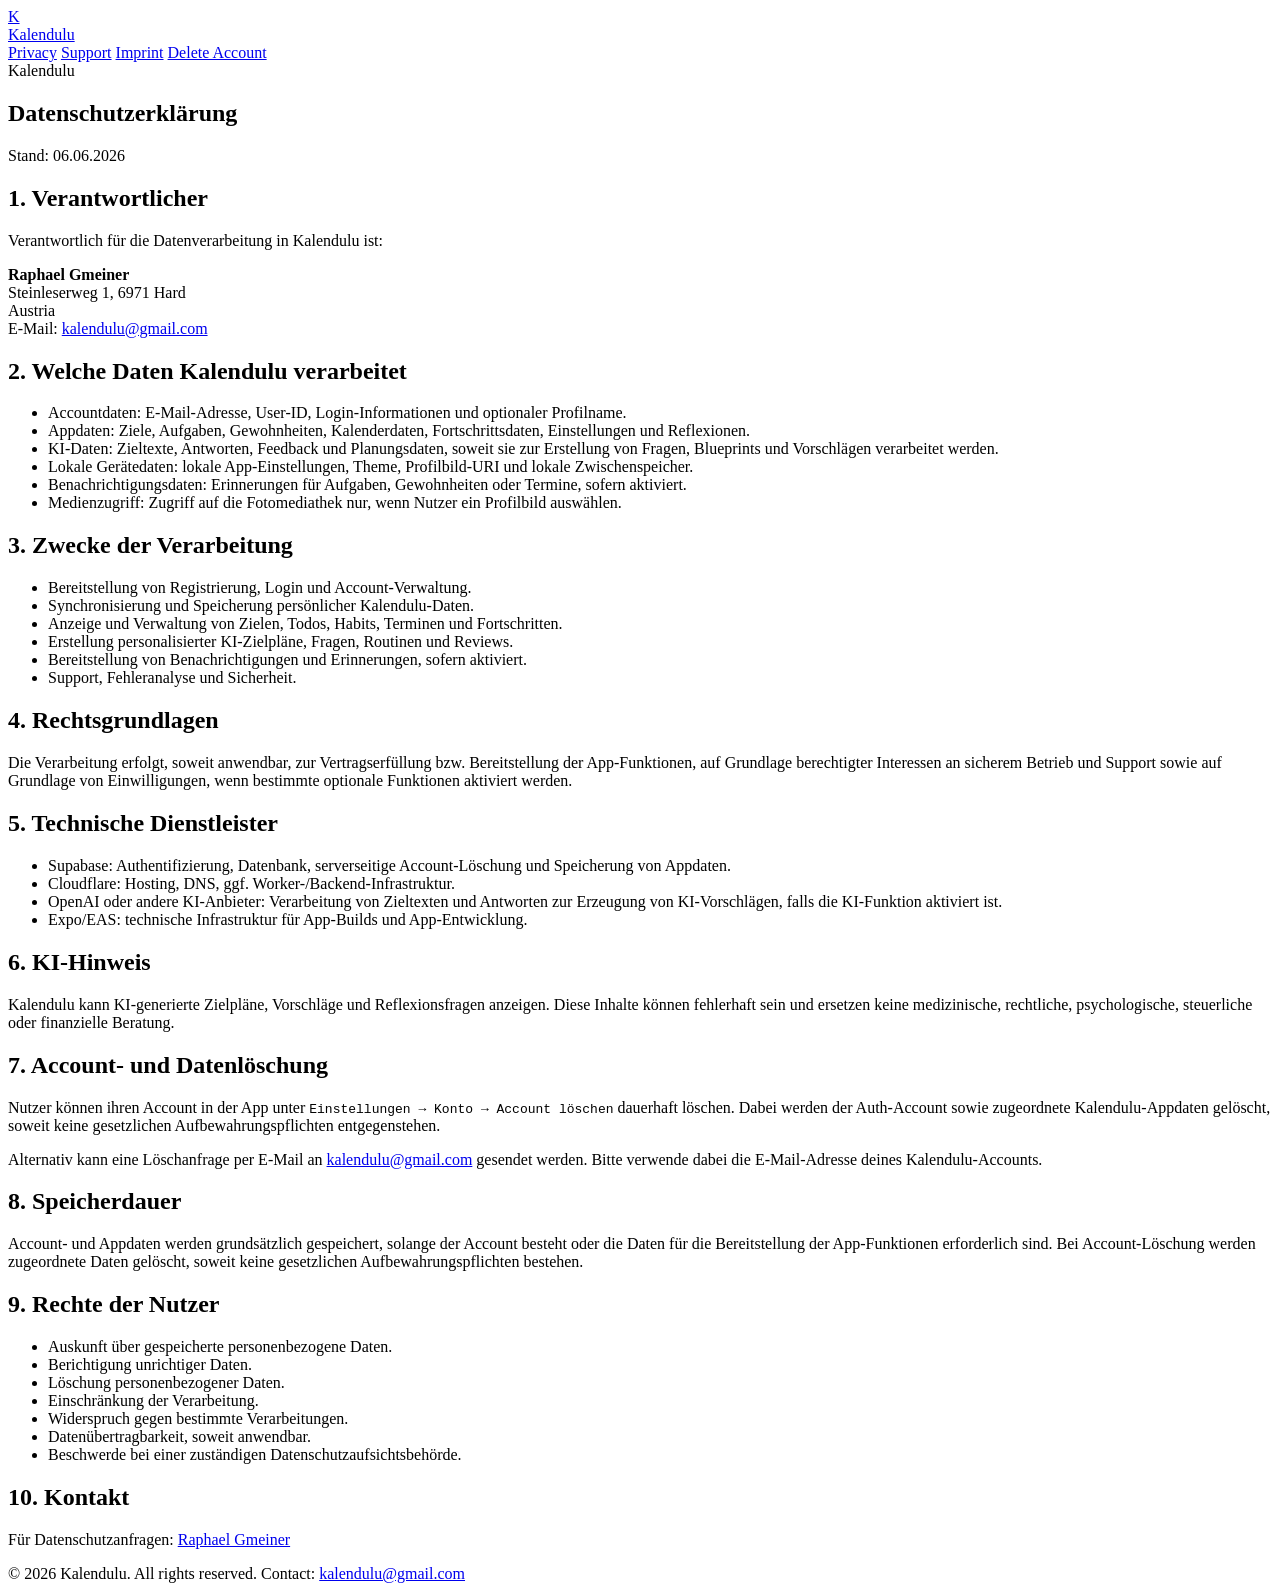
==== public/privacy/index.html @ 3440537e "1" ====
<!doctype html>
<html lang="de">
<head>
  <meta charset="utf-8">
  <meta name="viewport" content="width=device-width, initial-scale=1">
  <title>Kalendulu – Datenschutzerklärung</title>
  <meta name="description" content="Datenschutzerklärung für Kalendulu.">
  <meta name="robots" content="index,follow">
  <link rel="stylesheet" href="/assets/styles.css">
</head>
<body>
  <div class="site-shell">
    
      <div class="nav">
        <div class="nav-inner">
          <a class="brand" href="/">
            <div class="brand-mark"><span>K</span></div>
            <span>Kalendulu</span>
          </a>
          <div class="nav-links">
            <a href="/privacy/">Privacy</a>
            <a href="/support/">Support</a>
            <a href="/imprint/">Imprint</a>
            <a href="/delete-account/">Delete Account</a>
          </div>
        </div>
      </div>
    
    <main class="main">
      
<section class="page">
  <div class="eyebrow">Kalendulu</div>
  <h1>Datenschutzerklärung</h1>
  <p class="legal-meta">Stand: 06.06.2026</p>

  <section class="legal-section">
    <h2>1. Verantwortlicher</h2>
    <p>Verantwortlich für die Datenverarbeitung in Kalendulu ist:</p>
    <p>
      <strong>Raphael Gmeiner</strong><br>
      Steinleserweg 1, 6971 Hard<br>
      Austria<br>
      E-Mail: <a href="mailto:REPLACE_SUPPORT_EMAIL">kalendulu@gmail.com</a>
    </p>
  </section>

  <section class="legal-section">
    <h2>2. Welche Daten Kalendulu verarbeitet</h2>
    <ul>
      <li>Accountdaten: E-Mail-Adresse, User-ID, Login-Informationen und optionaler Profilname.</li>
      <li>Appdaten: Ziele, Aufgaben, Gewohnheiten, Kalenderdaten, Fortschrittsdaten, Einstellungen und Reflexionen.</li>
      <li>KI-Daten: Zieltexte, Antworten, Feedback und Planungsdaten, soweit sie zur Erstellung von Fragen, Blueprints und Vorschlägen verarbeitet werden.</li>
      <li>Lokale Gerätedaten: lokale App-Einstellungen, Theme, Profilbild-URI und lokale Zwischenspeicher.</li>
      <li>Benachrichtigungsdaten: Erinnerungen für Aufgaben, Gewohnheiten oder Termine, sofern aktiviert.</li>
      <li>Medienzugriff: Zugriff auf die Fotomediathek nur, wenn Nutzer ein Profilbild auswählen.</li>
    </ul>
  </section>

  <section class="legal-section">
    <h2>3. Zwecke der Verarbeitung</h2>
    <ul>
      <li>Bereitstellung von Registrierung, Login und Account-Verwaltung.</li>
      <li>Synchronisierung und Speicherung persönlicher Kalendulu-Daten.</li>
      <li>Anzeige und Verwaltung von Zielen, Todos, Habits, Terminen und Fortschritten.</li>
      <li>Erstellung personalisierter KI-Zielpläne, Fragen, Routinen und Reviews.</li>
      <li>Bereitstellung von Benachrichtigungen und Erinnerungen, sofern aktiviert.</li>
      <li>Support, Fehleranalyse und Sicherheit.</li>
    </ul>
  </section>

  <section class="legal-section">
    <h2>4. Rechtsgrundlagen</h2>
    <p>
      Die Verarbeitung erfolgt, soweit anwendbar, zur Vertragserfüllung bzw. Bereitstellung der App-Funktionen,
      auf Grundlage berechtigter Interessen an sicherem Betrieb und Support sowie auf Grundlage von Einwilligungen,
      wenn bestimmte optionale Funktionen aktiviert werden.
    </p>
  </section>

  <section class="legal-section">
    <h2>5. Technische Dienstleister</h2>
    <ul>
      <li>Supabase: Authentifizierung, Datenbank, serverseitige Account-Löschung und Speicherung von Appdaten.</li>
      <li>Cloudflare: Hosting, DNS, ggf. Worker-/Backend-Infrastruktur.</li>
      <li>OpenAI oder andere KI-Anbieter: Verarbeitung von Zieltexten und Antworten zur Erzeugung von KI-Vorschlägen, falls die KI-Funktion aktiviert ist.</li>
      <li>Expo/EAS: technische Infrastruktur für App-Builds und App-Entwicklung.</li>
    </ul>
  </section>

  <section class="legal-section">
    <h2>6. KI-Hinweis</h2>
    <p>
      Kalendulu kann KI-generierte Zielpläne, Vorschläge und Reflexionsfragen anzeigen. Diese Inhalte können fehlerhaft sein
      und ersetzen keine medizinische, rechtliche, psychologische, steuerliche oder finanzielle Beratung.
    </p>
  </section>

  <section class="legal-section">
    <h2>7. Account- und Datenlöschung</h2>
    <p>
      Nutzer können ihren Account in der App unter <code>Einstellungen → Konto → Account löschen</code> dauerhaft löschen.
      Dabei werden der Auth-Account sowie zugeordnete Kalendulu-Appdaten gelöscht, soweit keine gesetzlichen Aufbewahrungspflichten entgegenstehen.
    </p>
    <p>
      Alternativ kann eine Löschanfrage per E-Mail an <a href="mailto:REPLACE_SUPPORT_EMAIL">kalendulu@gmail.com</a> gesendet werden.
      Bitte verwende dabei die E-Mail-Adresse deines Kalendulu-Accounts.
    </p>
  </section>

  <section class="legal-section">
    <h2>8. Speicherdauer</h2>
    <p>
      Account- und Appdaten werden grundsätzlich gespeichert, solange der Account besteht oder die Daten für die Bereitstellung
      der App-Funktionen erforderlich sind. Bei Account-Löschung werden zugeordnete Daten gelöscht, soweit keine gesetzlichen
      Aufbewahrungspflichten bestehen.
    </p>
  </section>

  <section class="legal-section">
    <h2>9. Rechte der Nutzer</h2>
    <ul>
      <li>Auskunft über gespeicherte personenbezogene Daten.</li>
      <li>Berichtigung unrichtiger Daten.</li>
      <li>Löschung personenbezogener Daten.</li>
      <li>Einschränkung der Verarbeitung.</li>
      <li>Widerspruch gegen bestimmte Verarbeitungen.</li>
      <li>Datenübertragbarkeit, soweit anwendbar.</li>
      <li>Beschwerde bei einer zuständigen Datenschutzaufsichtsbehörde.</li>
    </ul>
  </section>

  <section class="legal-section">
    <h2>10. Kontakt</h2>
    <p>
      Für Datenschutzanfragen: <a href="mailto:REPLACE_SUPPORT_EMAIL">Raphael Gmeiner</a>
    </p>
  </section>
</section>

    </main>
    
      <footer class="footer">
        <div class="footer-inner">
          <span>© 2026 Kalendulu. All rights reserved.</span>
          <span class="small">Contact: <a href="mailto:REPLACE_SUPPORT_EMAIL">kalendulu@gmail.com</a></span>
        </div>
      </footer>
    
  </div>
</body>
</html>
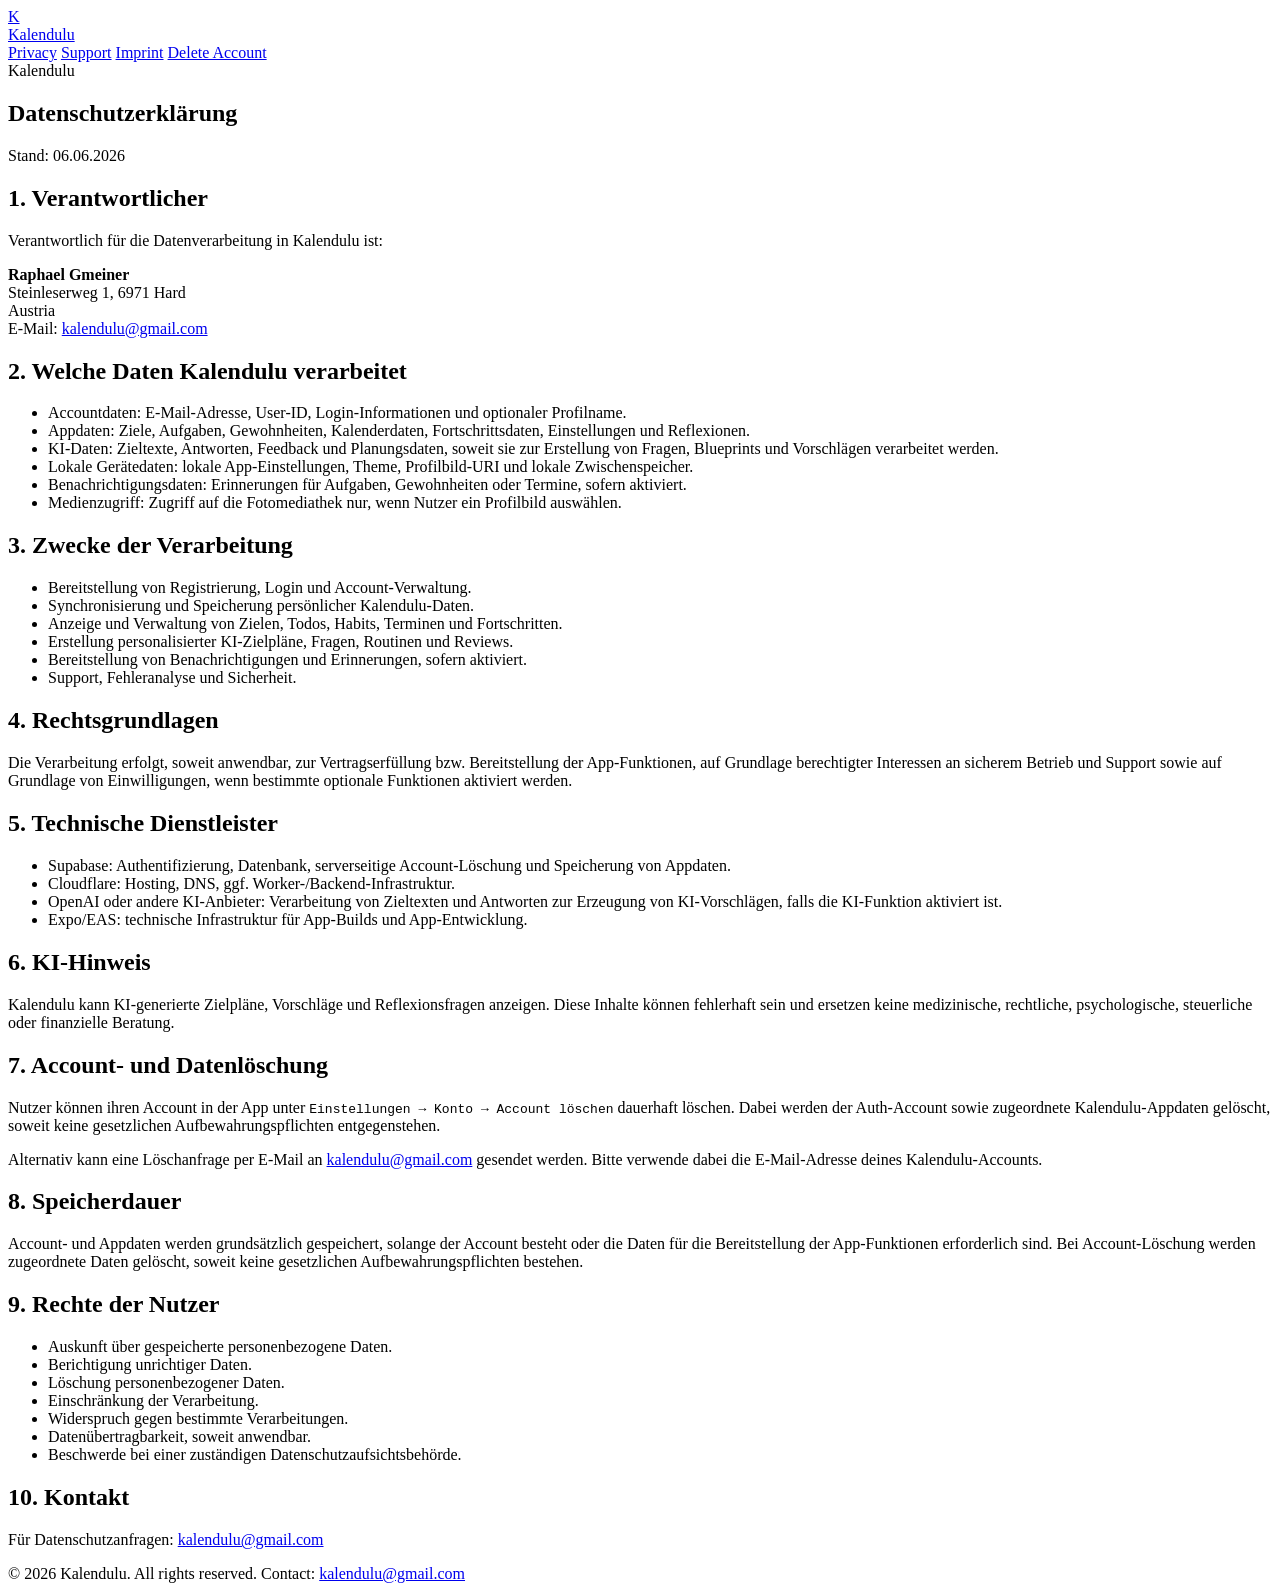
==== commit 9f29f7e4: "commit mit allen Email fixes" ====
--- a/public/privacy/index.html
+++ b/public/privacy/index.html
@@ -132,7 +132,7 @@
   <section class="legal-section">
     <h2>10. Kontakt</h2>
     <p>
-      Für Datenschutzanfragen: <a href="mailto:REPLACE_SUPPORT_EMAIL">Raphael Gmeiner</a>
+      Für Datenschutzanfragen: <a href="mailto:REPLACE_SUPPORT_EMAIL">kalendulu@gmail.com</a>
     </p>
   </section>
 </section>
